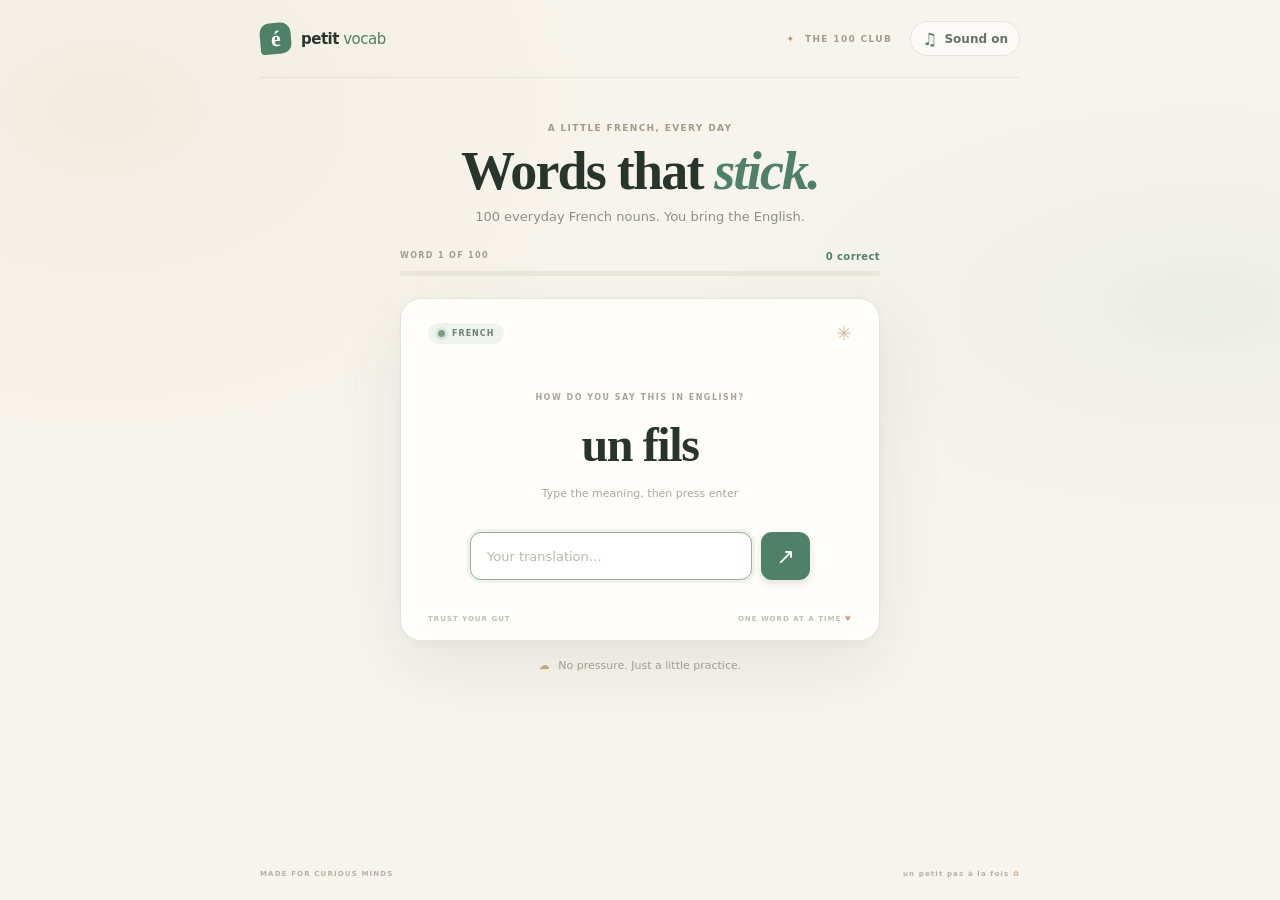
==== index.html @ 83768bfe "Add files via upload" ====
<!doctype html>
<html lang="en">
<head>
  <meta charset="utf-8">
  <meta name="viewport" content="width=device-width, initial-scale=1">
  <meta name="theme-color" content="#f7f4ed">
  <meta name="description" content="A cozy little French-to-English vocabulary game. Learn 100 everyday French nouns.">
  <title>French 100 — a little vocabulary game</title>
  <link rel="stylesheet" href="style.css">
  <script src="script.js" defer></script>
</head>
<body>
  <main class="app-shell">
    <header class="topbar">
      <a class="brand" href="./" aria-label="French 100 home">
        <span class="brand-mark" aria-hidden="true">é</span>
        <span>petit<span class="brand-light"> vocab</span></span>
      </a>
      <div class="topbar-right">
        <span class="daily-tag"><span aria-hidden="true">✦</span> THE 100 CLUB</span>
        <button class="mute-button" id="mute-button" type="button" aria-label="Mute sounds" aria-pressed="false">
          <span aria-hidden="true">♫</span><span class="mute-label">Sound on</span>
        </button>
      </div>
    </header>

    <section class="intro" aria-labelledby="page-title">
      <p class="eyebrow">A LITTLE FRENCH, EVERY DAY</p>
      <h1 id="page-title">Words that <span>stick.</span></h1>
      <p class="subtitle">100 everyday French nouns. You bring the English.</p>
    </section>

    <div class="progress-area" aria-label="Game progress">
      <div class="progress-meta">
        <span id="progress-text">WORD 1 OF 100</span>
        <span id="score-text">0 correct</span>
      </div>
      <div class="progress-track" role="progressbar" aria-label="Words completed" aria-valuemin="0" aria-valuemax="100" aria-valuenow="0">
        <div class="progress-fill" id="progress-fill"></div>
      </div>
    </div>

    <section class="game-screen" id="game-screen" aria-label="French vocabulary game">
      <div class="card-wrap">
        <article class="flashcard" id="flashcard">
          <div class="card-topline">
            <span class="language-pill"><span class="flag-dot" aria-hidden="true"></span> FRENCH</span>
            <span class="card-sparkle" aria-hidden="true">✳</span>
          </div>
          <div class="word-stage">
            <p class="prompt-label">HOW DO YOU SAY THIS IN ENGLISH?</p>
            <h2 id="french-word">une maison</h2>
            <p class="tiny-hint">Type the meaning, then press enter</p>
          </div>
          <form class="answer-form" id="answer-form" autocomplete="off">
            <label class="sr-only" for="answer-input">English translation</label>
            <input id="answer-input" name="answer" type="text" placeholder="Your translation…" autocapitalize="off" spellcheck="false" required>
            <button id="submit-button" class="submit-button" type="submit" aria-label="Check answer">
              <span aria-hidden="true">↗</span>
            </button>
          </form>
          <div class="feedback" id="feedback" role="status" aria-live="polite"></div>
          <p class="correct-answer" id="correct-answer" aria-live="polite"></p>
          <div class="card-footer"><span>TRUST YOUR GUT</span><span>ONE WORD AT A TIME <span aria-hidden="true">♥</span></span></div>
        </article>
      </div>
      <p class="under-card-note"><span aria-hidden="true">☁</span> No pressure. Just a little practice.</p>
    </section>

    <section class="results-screen" id="results-screen" aria-labelledby="results-title" hidden>
      <div class="results-heading">
        <div class="result-flower" aria-hidden="true">✿</div>
        <p class="eyebrow">YOU MADE IT THROUGH ALL 100</p>
        <h2 id="results-title">Très bien!</h2>
        <p class="results-subtitle">Every word learned is a little win.</p>
      </div>
      <div class="score-card">
        <div class="score-main">
          <span class="score-caption">YOUR SCORE</span>
          <strong id="result-score">0%</strong>
        </div>
        <div class="score-details">
          <div><strong id="result-correct">0 / 100 correct</strong><span>got it right</span></div>
          <div><strong id="result-wrong">0 to review</strong><span>room to grow</span></div>
        </div>
      </div>
      <div class="mistakes-section">
        <div class="mistakes-heading">
          <div><p class="eyebrow">A GENTLE RECAP</p><h3>Words to revisit</h3></div>
          <span class="review-stamp" aria-hidden="true">✎</span>
        </div>
        <div id="mistakes-list" class="mistakes-list"></div>
      </div>
      <button class="play-again-button" id="play-again-button" type="button">Play another round <span aria-hidden="true">↗</span></button>
    </section>

    <footer class="page-footer">
      <span>MADE FOR CURIOUS MINDS</span>
      <span>un petit pas à la fois <span aria-hidden="true">✿</span></span>
    </footer>
  </main>
</body>
</html>
---- style.css ----
:root {
  color-scheme: light;
  --ink: #27352d;
  --muted: #849087;
  --paper: #f7f4ed;
  --card: #fffefa;
  --green: #4f8068;
  --green-dark: #355f4a;
  --green-soft: #e8f0e9;
  --coral: #d98270;
  --coral-soft: #faeae5;
  --line: #e9e6dc;
  --shadow: 0 24px 70px rgba(52, 65, 53, .09), 0 3px 12px rgba(52, 65, 53, .04);
}

* { box-sizing: border-box; }

body {
  min-width: 320px;
  min-height: 100vh;
  margin: 0;
  color: var(--ink);
  background:
    radial-gradient(ellipse at 8% 12%, rgba(225, 216, 187, .25), transparent 32%),
    radial-gradient(ellipse at 94% 34%, rgba(207, 224, 208, .27), transparent 30%),
    var(--paper);
  font-family: 'DM Sans', ui-rounded, system-ui, -apple-system, BlinkMacSystemFont, 'Segoe UI', sans-serif;
}

button, input { font: inherit; }
button { -webkit-tap-highlight-color: transparent; }

.app-shell {
  width: min(100% - 40px, 760px);
  min-height: 100vh;
  margin: 0 auto;
  display: flex;
  flex-direction: column;
}

.topbar {
  min-height: 78px;
  display: flex;
  align-items: center;
  justify-content: space-between;
  border-bottom: 1px solid rgba(91, 108, 93, .11);
}

.brand {
  display: inline-flex;
  align-items: center;
  gap: 10px;
  color: var(--ink);
  text-decoration: none;
  font-size: 15px;
  font-weight: 800;
  letter-spacing: -.5px;
}

.brand-mark {
  width: 31px;
  height: 31px;
  display: grid;
  place-items: center;
  border-radius: 10px 10px 10px 4px;
  color: white;
  background: var(--green);
  font-family: 'Playfair Display', Georgia, serif;
  font-size: 22px;
  font-weight: 700;
  transform: rotate(-5deg);
}
.brand-light { color: var(--green); font-weight: 500; }
.topbar-right { display: flex; align-items: center; gap: 18px; }
.daily-tag, .eyebrow, .progress-meta, .card-footer, .score-caption, .mistake-answers span, .page-footer {
  font-size: 9px;
  font-weight: 800;
  letter-spacing: 1.35px;
}
.daily-tag { color: #a19d8d; }
.daily-tag span { margin-right: 5px; color: #c58a63; }

.mute-button {
  display: inline-flex;
  align-items: center;
  justify-content: center;
  gap: 7px;
  min-height: 35px;
  padding: 0 11px;
  border: 1px solid #e5e4d9;
  border-radius: 999px;
  color: #657267;
  background: rgba(255,255,255,.48);
  cursor: pointer;
  font-size: 12px;
  font-weight: 700;
  transition: border-color .2s, background .2s, transform .2s;
}
.mute-button:hover { border-color: #c7d4c9; background: white; transform: translateY(-1px); }
.mute-button > span:first-child { color: var(--green); font-size: 17px; }

.intro { padding: 45px 0 27px; text-align: center; }
.eyebrow { margin: 0 0 10px; color: #a19b88; }
h1, h2, h3, p { margin-top: 0; }
h1, .results-heading h2 {
  margin-bottom: 9px;
  font-family: 'Playfair Display', Georgia, serif;
  font-size: clamp(38px, 7vw, 54px);
  line-height: 1.05;
  letter-spacing: -1.8px;
  font-weight: 700;
}
h1 span { color: var(--green); font-style: italic; }
.subtitle, .results-subtitle { margin: 0; color: #899188; font-size: 13px; }

.progress-area { width: min(100%, 480px); margin: 0 auto 22px; }
.progress-meta { display: flex; justify-content: space-between; margin-bottom: 9px; color: #a09e91; font-size: 8px; }
#score-text { color: var(--green); letter-spacing: .4px; text-transform: none; font-size: 10px; }
.progress-track { height: 5px; overflow: hidden; border-radius: 99px; background: #e9e7dc; }
.progress-fill { width: 0; height: 100%; border-radius: inherit; background: linear-gradient(90deg, #83a88d, #4f8068); transition: width .35s ease; }

.game-screen { width: 100%; }
.card-wrap { width: min(100%, 480px); margin: 0 auto; perspective: 1000px; }
.flashcard {
  position: relative;
  min-height: 342px;
  padding: 23px 27px 17px;
  overflow: hidden;
  border: 1px solid rgba(227, 226, 215, .9);
  border-radius: 21px;
  background: var(--card);
  box-shadow: var(--shadow);
  transform-origin: 50% 84%;
  will-change: transform;
}
.card-topline { display: flex; align-items: center; justify-content: space-between; }
.language-pill {
  display: inline-flex;
  align-items: center;
  gap: 7px;
  padding: 6px 10px;
  border-radius: 999px;
  color: #6e8374;
  background: #eef3ed;
  font-size: 8px;
  font-weight: 800;
  letter-spacing: 1px;
}
.flag-dot { width: 7px; height: 7px; border-radius: 50%; background: #7d9c81; box-shadow: 0 0 0 3px #dbe8dc; }
.card-sparkle { color: #d6b88d; font-size: 19px; }
.word-stage { padding: 49px 0 32px; text-align: center; }
.prompt-label { margin-bottom: 15px; color: #a8a598; font-size: 8px; font-weight: 800; letter-spacing: 1.5px; }
.word-stage h2 {
  min-height: 61px;
  margin: 0 0 9px;
  color: var(--ink);
  font-family: 'Playfair Display', Georgia, serif;
  font-size: clamp(35px, 8vw, 48px);
  line-height: 1.15;
  letter-spacing: -1.4px;
}
.tiny-hint { margin: 0; color: #a7a79c; font-size: 11px; }
.answer-form { display: flex; gap: 9px; width: min(100%, 340px); margin: 0 auto; }
.answer-form input {
  width: 100%;
  min-width: 0;
  height: 48px;
  padding: 0 16px;
  outline: none;
  border: 1px solid #e6e7de;
  border-radius: 11px;
  color: var(--ink);
  background: #fbfbf7;
  font-size: 13px;
  transition: border-color .2s, box-shadow .2s, background .2s;
}
.answer-form input::placeholder { color: #b8b9ae; }
.answer-form input:focus { border-color: #91b09a; background: white; box-shadow: 0 0 0 3px rgba(112, 158, 124, .12); }
.answer-form input:disabled { opacity: .68; }
.submit-button {
  flex: 0 0 49px;
  height: 48px;
  display: grid;
  place-items: center;
  border: 0;
  border-radius: 11px;
  color: white;
  background: var(--green);
  box-shadow: 0 4px 9px rgba(57, 101, 74, .17);
  cursor: pointer;
  font-size: 22px;
  transition: transform .18s, background .18s, opacity .18s;
}
.submit-button:hover:not(:disabled) { background: var(--green-dark); transform: translateY(-2px); }
.submit-button:active:not(:disabled) { transform: translateY(0); }
.submit-button:disabled { cursor: not-allowed; opacity: .55; }
.feedback { min-height: 22px; padding-top: 12px; text-align: center; font-size: 12px; font-weight: 700; }
.feedback.success { color: var(--green); }
.feedback.error { color: #c66d5d; }
.feedback.gentle { color: #a18a5e; }
.correct-answer { min-height: 17px; margin: -1px 0 5px; color: var(--green-dark); text-align: center; font-size: 12px; font-weight: 800; }
.card-footer { position: absolute; right: 27px; bottom: 17px; left: 27px; display: flex; justify-content: space-between; color: #c0beb3; font-size: 7px; letter-spacing: 1px; }
.card-footer span span { color: #d9a092; }
.under-card-note { margin: 18px 0 0; color: #a3a295; text-align: center; font-size: 11px; }
.under-card-note span { margin-right: 5px; color: #c5aa80; }

@keyframes swingRight {
  0% { transform: translateX(0) rotate(0); opacity: 1; }
  28% { transform: translateX(18px) rotate(5deg); }
  100% { transform: translateX(115%) rotate(17deg); opacity: 0; }
}
@keyframes swingLeft {
  0% { transform: translateX(0) rotate(0); opacity: 1; }
  28% { transform: translateX(-18px) rotate(-5deg); }
  100% { transform: translateX(-115%) rotate(-17deg); opacity: 0; }
}
.flashcard.swing-right { animation: swingRight .82s cubic-bezier(.46, 0, .7, .35) forwards; }
.flashcard.swing-left { animation: swingLeft 1.05s cubic-bezier(.46, 0, .7, .35) forwards; }

.results-screen { width: min(100%, 540px); margin: 0 auto; padding-bottom: 34px; }
.results-heading { padding: 9px 0 20px; text-align: center; }
.result-flower { margin-bottom: 8px; color: #d2a876; font-size: 37px; line-height: 1; }
.results-heading h2 { margin: 0 0 7px; color: var(--green-dark); font-size: 42px; }
.score-card { display: flex; align-items: center; gap: 27px; padding: 22px 27px; border: 1px solid #e7e6da; border-radius: 17px; background: rgba(255,255,255,.72); box-shadow: 0 12px 35px rgba(52,65,53,.045); }
.score-main { min-width: 115px; display: flex; flex-direction: column; gap: 1px; }
.score-caption { color: #aaa696; font-size: 8px; }
.score-main strong { color: var(--green); font-family: 'Playfair Display', Georgia, serif; font-size: 50px; line-height: 1.1; }
.score-details { flex: 1; display: grid; grid-template-columns: 1fr 1fr; gap: 12px; padding-left: 25px; border-left: 1px solid var(--line); }
.score-details div { display: flex; flex-direction: column; gap: 5px; }
.score-details strong { color: var(--ink); font-size: 12px; }
.score-details span { color: #a1a397; font-size: 10px; }
.mistakes-section { margin-top: 28px; }
.mistakes-heading { display: flex; align-items: center; justify-content: space-between; margin-bottom: 12px; }
.mistakes-heading .eyebrow { margin-bottom: 4px; font-size: 8px; }
.mistakes-heading h3 { margin: 0; font-family: 'Playfair Display', Georgia, serif; font-size: 23px; letter-spacing: -.5px; }
.review-stamp { color: #c6aa82; font-size: 23px; }
.mistakes-list { display: grid; gap: 8px; }
.mistake-item { display: flex; align-items: center; justify-content: space-between; gap: 18px; padding: 13px 16px; border: 1px solid #e9e7dc; border-radius: 12px; background: rgba(255,255,255,.66); }
.mistake-french { flex: 0 0 27%; color: var(--ink); font-family: 'Playfair Display', Georgia, serif; font-size: 17px; font-weight: 700; }
.mistake-answers { flex: 1; display: grid; grid-template-columns: 1fr 1fr; gap: 10px; }
.mistake-answers p { min-width: 0; display: flex; flex-direction: column; gap: 4px; margin: 0; }
.mistake-answers span { color: #aaa89c; font-size: 7px; letter-spacing: 1px; }
.mistake-answers strong { overflow-wrap: anywhere; color: #6b756b; font-size: 11px; font-weight: 600; }
.mistake-answers .expected-answer strong { color: var(--green-dark); }
.mistake-answers .your-answer strong { color: #bd7668; }
.all-correct { margin: 0; padding: 20px; border-radius: 12px; color: var(--green-dark); background: var(--green-soft); text-align: center; font-family: 'Playfair Display', Georgia, serif; font-size: 18px; }
.play-again-button { width: 100%; min-height: 49px; display: flex; align-items: center; justify-content: center; gap: 12px; margin-top: 22px; border: 0; border-radius: 12px; color: white; background: var(--green); box-shadow: 0 6px 15px rgba(57,101,74,.16); cursor: pointer; font-size: 13px; font-weight: 700; transition: transform .18s, background .18s; }
.play-again-button:hover { transform: translateY(-2px); background: var(--green-dark); }
.play-again-button span { font-size: 18px; }

.page-footer { display: flex; justify-content: space-between; gap: 12px; margin-top: auto; padding: 30px 0 22px; color: #b4b1a4; font-size: 7px; letter-spacing: 1.15px; }
.page-footer span span { color: #d1a78d; }
[hidden] { display: none !important; }
.sr-only { position: absolute; width: 1px; height: 1px; padding: 0; margin: -1px; overflow: hidden; clip: rect(0,0,0,0); white-space: nowrap; border: 0; }

@media (max-width: 560px) {
  .app-shell { width: min(100% - 28px, 480px); }
  .topbar { min-height: 66px; }
  .topbar-right { gap: 9px; }
  .daily-tag { display: none; }
  .intro { padding: 35px 0 24px; }
  .progress-area { margin-bottom: 17px; }
  .flashcard { min-height: 335px; padding: 20px 19px 17px; border-radius: 17px; }
  .word-stage { padding: 48px 0 30px; }
  .card-footer { right: 19px; left: 19px; }
  .score-card { gap: 15px; padding: 18px; }
  .score-main { min-width: 92px; }
  .score-main strong { font-size: 43px; }
  .score-details { gap: 8px; padding-left: 15px; }
  .score-details strong { font-size: 10px; }
  .mistake-item { align-items: flex-start; flex-direction: column; gap: 8px; }
  .mistake-french { flex-basis: auto; }
  .mistake-answers { width: 100%; }
  .page-footer { font-size: 6px; }
}

@media (prefers-reduced-motion: reduce) {
  *, *::before, *::after { scroll-behavior: auto !important; transition-duration: .01ms !important; animation-duration: .01ms !important; animation-iteration-count: 1 !important; }
}
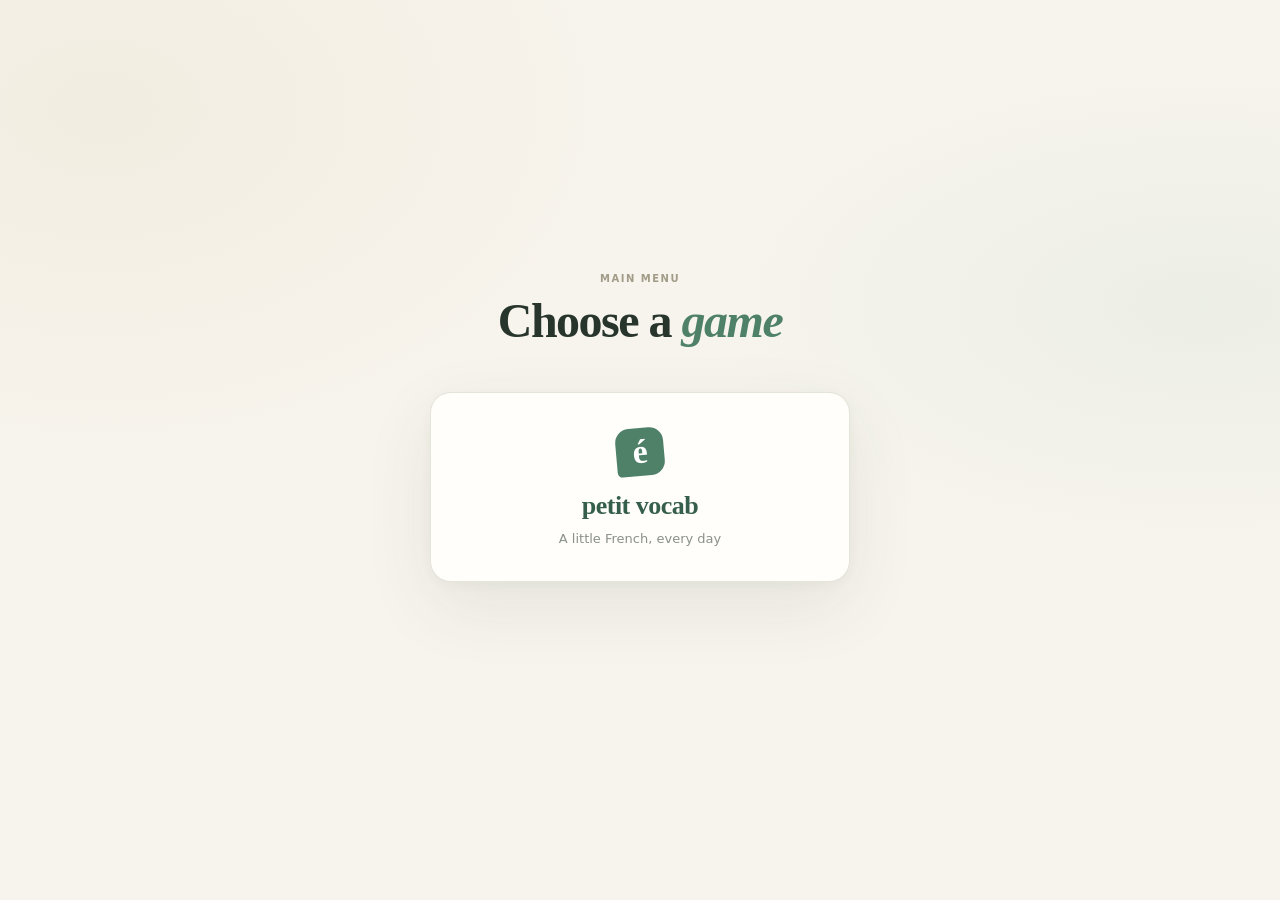
==== commit f891255a: "Adding 100 new words for level 3 and menu planning to create another mini-game." ====
--- a/index.html
+++ b/index.html
@@ -4,100 +4,131 @@
   <meta charset="utf-8">
   <meta name="viewport" content="width=device-width, initial-scale=1">
   <meta name="theme-color" content="#f7f4ed">
-  <meta name="description" content="A cozy little French-to-English vocabulary game. Learn 100 everyday French nouns.">
-  <title>French 100 — a little vocabulary game</title>
-  <link rel="stylesheet" href="style.css">
-  <script src="script.js" defer></script>
+  <meta name="description" content="Main menu">
+  <title>Menu</title>
+  <style>
+    :root {
+      color-scheme: light;
+      --ink: #27352d;
+      --muted: #849087;
+      --paper: #f7f4ed;
+      --card: #fffefa;
+      --green: #4f8068;
+      --green-dark: #355f4a;
+      --shadow: 0 24px 70px rgba(52, 65, 53, .09), 0 3px 12px rgba(52, 65, 53, .04);
+    }
+
+    * { box-sizing: border-box; }
+
+    body {
+      min-width: 320px;
+      min-height: 100vh;
+      margin: 0;
+      color: var(--ink);
+      background:
+        radial-gradient(ellipse at 8% 12%, rgba(225, 216, 187, .25), transparent 32%),
+        radial-gradient(ellipse at 94% 34%, rgba(207, 224, 208, .27), transparent 30%),
+        var(--paper);
+      font-family: 'DM Sans', ui-rounded, system-ui, -apple-system, BlinkMacSystemFont, 'Segoe UI', sans-serif;
+      display: flex;
+      align-items: center;
+      justify-content: center;
+    }
+
+    .menu-screen {
+      width: min(100% - 40px, 420px);
+      text-align: center;
+      padding-bottom: 5vh;
+    }
+
+    .eyebrow {
+      margin: 0 0 12px;
+      color: #a19b88;
+      font-size: 10px;
+      font-weight: 800;
+      letter-spacing: 1.5px;
+    }
+
+    h1 {
+      margin: 0 0 45px;
+      font-family: 'Playfair Display', Georgia, serif;
+      font-size: clamp(38px, 7vw, 48px);
+      line-height: 1.05;
+      letter-spacing: -1.5px;
+      font-weight: 700;
+    }
+
+    h1 span {
+      color: var(--green);
+      font-style: italic;
+    }
+
+    .level-btn {
+      padding: 35px 20px;
+      display: flex;
+      flex-direction: column;
+      align-items: center;
+      justify-content: center;
+      gap: 10px;
+      border: 1px solid rgba(227, 226, 215, .9);
+      border-radius: 21px;
+      background: var(--card);
+      box-shadow: var(--shadow);
+      text-decoration: none;
+      transition: transform .2s, border-color .2s, box-shadow .2s;
+    }
+
+    .level-btn:hover {
+      transform: translateY(-5px);
+      border-color: var(--green);
+      box-shadow: 0 32px 80px rgba(52, 65, 53, .12), 0 5px 15px rgba(52, 65, 53, .05);
+    }
+
+    .brand-mark {
+      width: 48px;
+      height: 48px;
+      display: flex;
+      align-items: center;
+      justify-content: center;
+      margin-bottom: 5px;
+      border-radius: 14px 14px 14px 5px;
+      color: white;
+      background: var(--green);
+      font-family: 'Playfair Display', Georgia, serif;
+      font-size: 34px;
+      font-weight: 700;
+      transform: rotate(-5deg);
+    }
+
+    .level-btn strong {
+      font-size: 26px;
+      color: var(--green-dark);
+      font-family: 'Playfair Display', Georgia, serif;
+      letter-spacing: -0.5px;
+    }
+
+    .level-btn span {
+      font-size: 13px;
+      color: #899188;
+    }
+
+    @media (max-width: 480px) {
+      .level-btn { padding: 30px 20px; }
+      .brand-mark { width: 42px; height: 42px; font-size: 28px; }
+      .level-btn strong { font-size: 22px; }
+    }
+  </style>
 </head>
 <body>
-  <main class="app-shell">
-    <header class="topbar">
-      <a class="brand" href="./" aria-label="French 100 home">
-        <span class="brand-mark" aria-hidden="true">é</span>
-        <span>petit<span class="brand-light"> vocab</span></span>
-      </a>
-      <div class="topbar-right">
-        <span class="daily-tag"><span aria-hidden="true">✦</span> THE 100 CLUB</span>
-        <button class="mute-button" id="mute-button" type="button" aria-label="Mute sounds" aria-pressed="false">
-          <span aria-hidden="true">♫</span><span class="mute-label">Sound on</span>
-        </button>
-      </div>
-    </header>
-
-    <section class="intro" aria-labelledby="page-title">
-      <p class="eyebrow">A LITTLE FRENCH, EVERY DAY</p>
-      <h1 id="page-title">Words that <span>stick.</span></h1>
-      <p class="subtitle">100 everyday French nouns. You bring the English.</p>
-    </section>
-
-    <div class="progress-area" aria-label="Game progress">
-      <div class="progress-meta">
-        <span id="progress-text">WORD 1 OF 100</span>
-        <span id="score-text">0 correct</span>
-      </div>
-      <div class="progress-track" role="progressbar" aria-label="Words completed" aria-valuemin="0" aria-valuemax="100" aria-valuenow="0">
-        <div class="progress-fill" id="progress-fill"></div>
-      </div>
-    </div>
-
-    <section class="game-screen" id="game-screen" aria-label="French vocabulary game">
-      <div class="card-wrap">
-        <article class="flashcard" id="flashcard">
-          <div class="card-topline">
-            <span class="language-pill"><span class="flag-dot" aria-hidden="true"></span> FRENCH</span>
-            <span class="card-sparkle" aria-hidden="true">✳</span>
-          </div>
-          <div class="word-stage">
-            <p class="prompt-label">HOW DO YOU SAY THIS IN ENGLISH?</p>
-            <h2 id="french-word">une maison</h2>
-            <p class="tiny-hint">Type the meaning, then press enter</p>
-          </div>
-          <form class="answer-form" id="answer-form" autocomplete="off">
-            <label class="sr-only" for="answer-input">English translation</label>
-            <input id="answer-input" name="answer" type="text" placeholder="Your translation…" autocapitalize="off" spellcheck="false" required>
-            <button id="submit-button" class="submit-button" type="submit" aria-label="Check answer">
-              <span aria-hidden="true">↗</span>
-            </button>
-          </form>
-          <div class="feedback" id="feedback" role="status" aria-live="polite"></div>
-          <p class="correct-answer" id="correct-answer" aria-live="polite"></p>
-          <div class="card-footer"><span>TRUST YOUR GUT</span><span>ONE WORD AT A TIME <span aria-hidden="true">♥</span></span></div>
-        </article>
-      </div>
-      <p class="under-card-note"><span aria-hidden="true">☁</span> No pressure. Just a little practice.</p>
-    </section>
-
-    <section class="results-screen" id="results-screen" aria-labelledby="results-title" hidden>
-      <div class="results-heading">
-        <div class="result-flower" aria-hidden="true">✿</div>
-        <p class="eyebrow">YOU MADE IT THROUGH ALL 100</p>
-        <h2 id="results-title">Très bien!</h2>
-        <p class="results-subtitle">Every word learned is a little win.</p>
-      </div>
-      <div class="score-card">
-        <div class="score-main">
-          <span class="score-caption">YOUR SCORE</span>
-          <strong id="result-score">0%</strong>
-        </div>
-        <div class="score-details">
-          <div><strong id="result-correct">0 / 100 correct</strong><span>got it right</span></div>
-          <div><strong id="result-wrong">0 to review</strong><span>room to grow</span></div>
-        </div>
-      </div>
-      <div class="mistakes-section">
-        <div class="mistakes-heading">
-          <div><p class="eyebrow">A GENTLE RECAP</p><h3>Words to revisit</h3></div>
-          <span class="review-stamp" aria-hidden="true">✎</span>
-        </div>
-        <div id="mistakes-list" class="mistakes-list"></div>
-      </div>
-      <button class="play-again-button" id="play-again-button" type="button">Play another round <span aria-hidden="true">↗</span></button>
-    </section>
-
-    <footer class="page-footer">
-      <span>MADE FOR CURIOUS MINDS</span>
-      <span>un petit pas à la fois <span aria-hidden="true">✿</span></span>
-    </footer>
+  <main class="menu-screen">
+    <p class="eyebrow">MAIN MENU</p>
+    <h1>Choose a <span>game</span></h1>
+    
+    <a href="petit_vocab/" class="level-btn" aria-label="Play petit vocab">
+      <div class="brand-mark" aria-hidden="true">é</div>
+      <strong>petit vocab</strong>
+      <span>A little French, every day</span>
+    </a>
   </main>
 </body>
 </html>
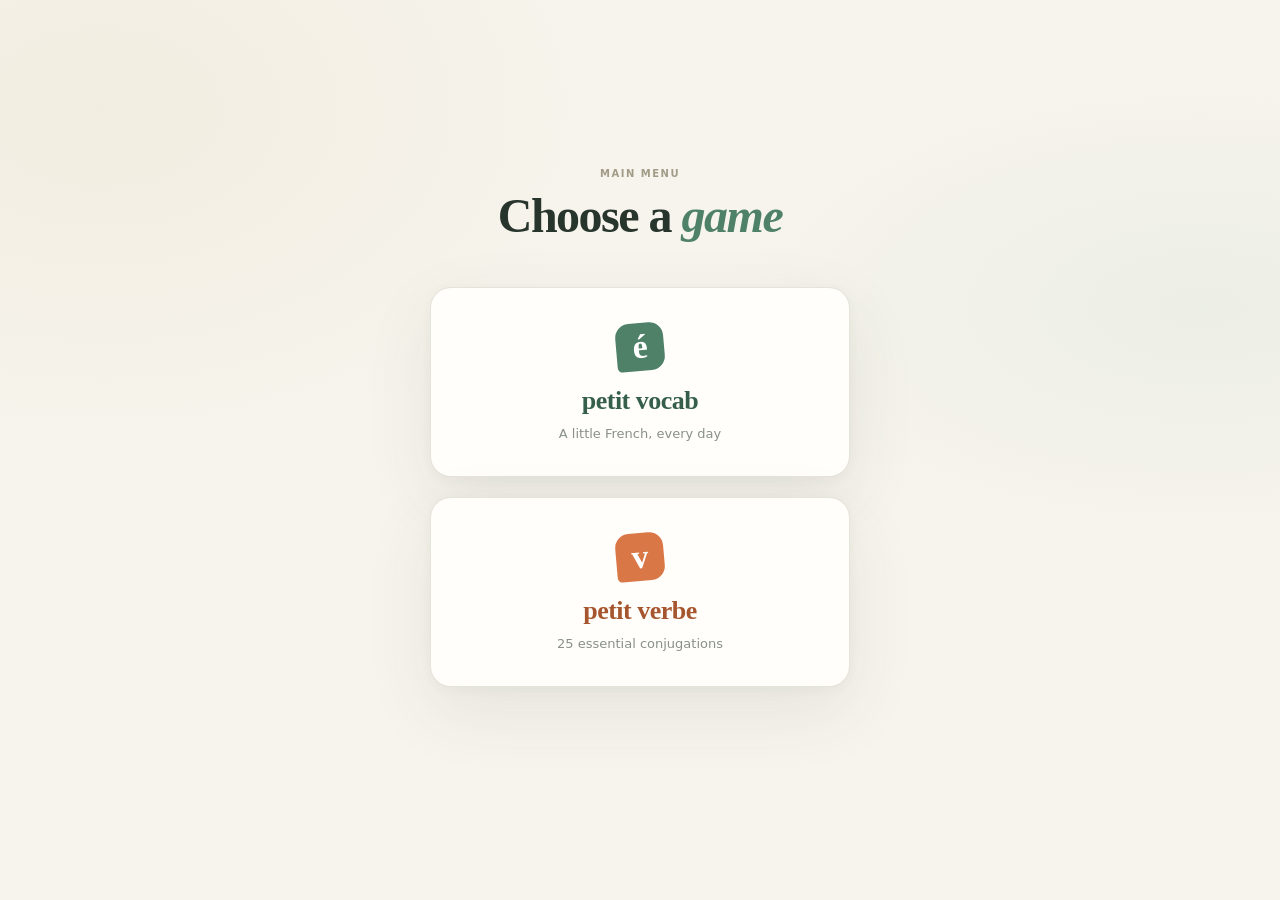
==== commit 11559cd2: "Fixing petit vocab level 2 missing one word and adding a new game called petit verbe." ====
--- a/index.html
+++ b/index.html
@@ -13,8 +13,15 @@
       --muted: #849087;
       --paper: #f7f4ed;
       --card: #fffefa;
+      
+      /* petit vocab theme */
       --green: #4f8068;
       --green-dark: #355f4a;
+      
+      /* petit verbe theme */
+      --orange: #d97746;
+      --orange-dark: #a6562e;
+      
       --shadow: 0 24px 70px rgba(52, 65, 53, .09), 0 3px 12px rgba(52, 65, 53, .04);
     }
 
@@ -63,6 +70,12 @@
       font-style: italic;
     }
 
+    .menu-options {
+      display: flex;
+      flex-direction: column;
+      gap: 20px;
+    }
+
     .level-btn {
       padding: 35px 20px;
       display: flex;
@@ -83,6 +96,11 @@
       border-color: var(--green);
       box-shadow: 0 32px 80px rgba(52, 65, 53, .12), 0 5px 15px rgba(52, 65, 53, .05);
     }
+    
+    .level-btn.orange:hover {
+      border-color: var(--orange);
+      box-shadow: 0 32px 80px rgba(166, 86, 46, .12), 0 5px 15px rgba(166, 86, 46, .05);
+    }
 
     .brand-mark {
       width: 48px;
@@ -99,12 +117,20 @@
       font-weight: 700;
       transform: rotate(-5deg);
     }
+    
+    .level-btn.orange .brand-mark {
+      background: var(--orange);
+    }
 
     .level-btn strong {
       font-size: 26px;
       color: var(--green-dark);
       font-family: 'Playfair Display', Georgia, serif;
       letter-spacing: -0.5px;
+    }
+    
+    .level-btn.orange strong {
+      color: var(--orange-dark);
     }
 
     .level-btn span {
@@ -124,11 +150,19 @@
     <p class="eyebrow">MAIN MENU</p>
     <h1>Choose a <span>game</span></h1>
     
-    <a href="petit_vocab/" class="level-btn" aria-label="Play petit vocab">
-      <div class="brand-mark" aria-hidden="true">é</div>
-      <strong>petit vocab</strong>
-      <span>A little French, every day</span>
-    </a>
+    <div class="menu-options">
+      <a href="petit_vocab/" class="level-btn" aria-label="Play petit vocab">
+        <div class="brand-mark" aria-hidden="true">é</div>
+        <strong>petit vocab</strong>
+        <span>A little French, every day</span>
+      </a>
+      
+      <a href="petit_verbe/" class="level-btn orange" aria-label="Play petit verbe">
+        <div class="brand-mark" aria-hidden="true">v</div>
+        <strong>petit verbe</strong>
+        <span>25 essential conjugations</span>
+      </a>
+    </div>
   </main>
 </body>
 </html>
